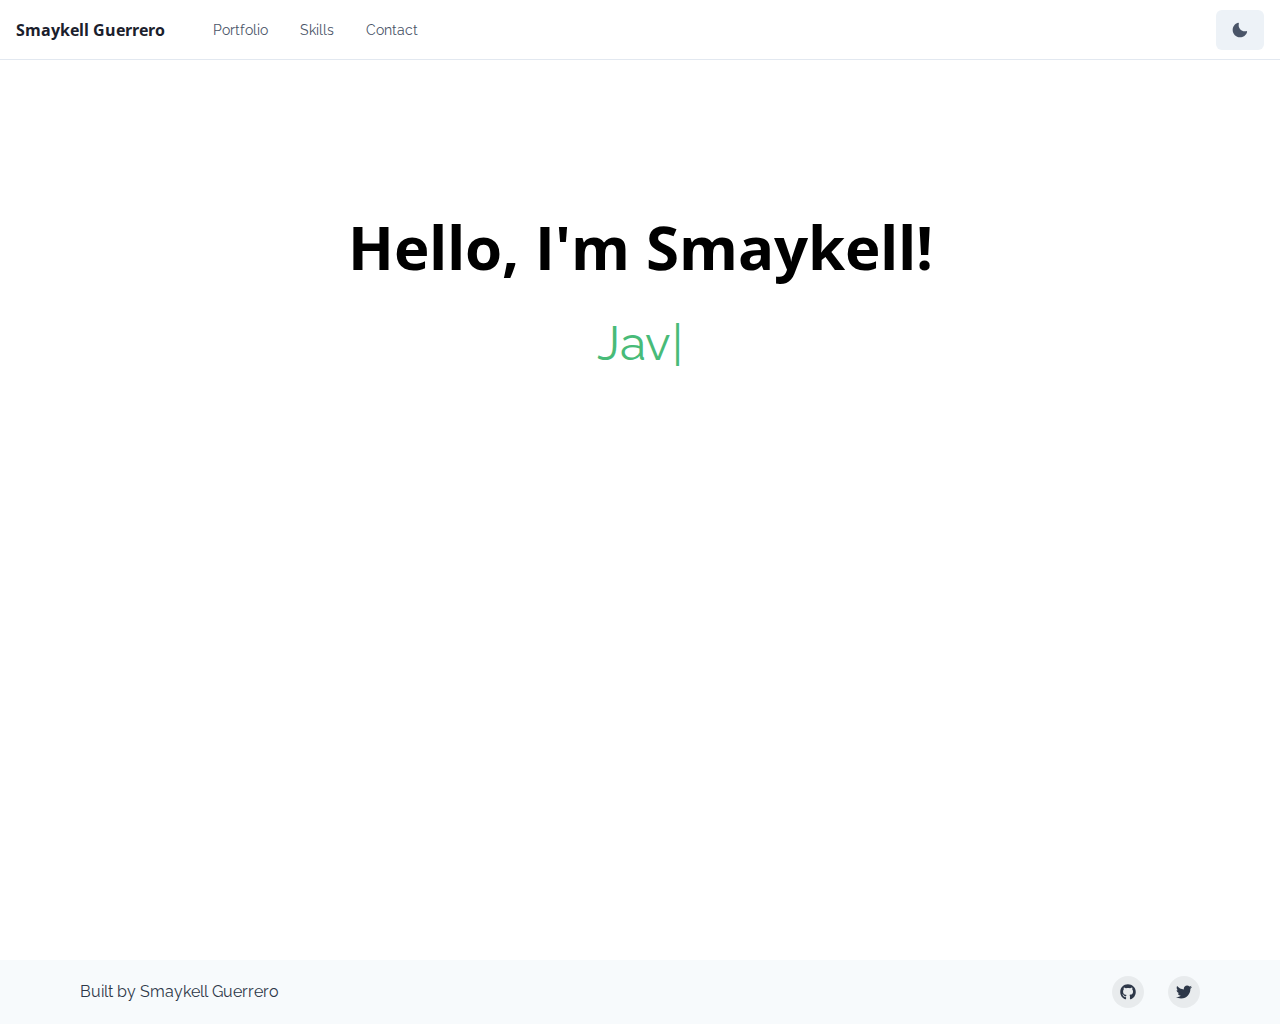
==== index.html @ b87a2f62 "update: Demo 01" ====
<!doctype html><html lang="en"><head><meta charset="utf-8"/><link rel="icon" href="/favicon.ico"/><meta name="viewport" content="width=device-width,initial-scale=1"/><meta name="theme-color" content="#000000"/><meta name="description" content="Web site created using create-react-app"/><link rel="apple-touch-icon" href="/logo192.png"/><link rel="manifest" href="/manifest.json"/><title>Smaykell Guerrero - Portfolio</title><script defer="defer" src="/static/js/main.7dd1b1b5.js"></script><link href="/static/css/main.90749434.css" rel="stylesheet"></head><body><noscript>You need to enable JavaScript to run this app.</noscript><div id="root"></div></body></html>
---- static/css/main.90749434.css ----
@font-face{font-display:swap;font-family:Raleway;font-style:normal;font-weight:400;src:url(/static/media/raleway-cyrillic-ext-400-normal.fb4e05231f89be643737.woff2) format("woff2"),url(/static/media/raleway-all-400-normal.8745d609142c140d7bdc.woff) format("woff");unicode-range:U+0460-052f,U+1c80-1c88,U+20b4,U+2de0-2dff,U+a640-a69f,U+fe2e-fe2f}@font-face{font-display:swap;font-family:Raleway;font-style:normal;font-weight:400;src:url(/static/media/raleway-cyrillic-400-normal.cb4f2846a9e6286936a1.woff2) format("woff2"),url(/static/media/raleway-all-400-normal.8745d609142c140d7bdc.woff) format("woff");unicode-range:U+0400-045f,U+0490-0491,U+04b0-04b1,U+2116}@font-face{font-display:swap;font-family:Raleway;font-style:normal;font-weight:400;src:url(/static/media/raleway-vietnamese-400-normal.8efa7e0a2615cd431d28.woff2) format("woff2"),url(/static/media/raleway-all-400-normal.8745d609142c140d7bdc.woff) format("woff");unicode-range:U+0102-0103,U+0110-0111,U+0128-0129,U+0168-0169,U+01a0-01a1,U+01af-01b0,U+1ea0-1ef9,U+20ab}@font-face{font-display:swap;font-family:Raleway;font-style:normal;font-weight:400;src:url(/static/media/raleway-latin-ext-400-normal.0d87da54ef6ba3feba64.woff2) format("woff2"),url(/static/media/raleway-all-400-normal.8745d609142c140d7bdc.woff) format("woff");unicode-range:U+0100-024f,U+0259,U+1e??,U+2020,U+20a0-20ab,U+20ad-20cf,U+2113,U+2c60-2c7f,U+a720-a7ff}@font-face{font-display:swap;font-family:Raleway;font-style:normal;font-weight:400;src:url(/static/media/raleway-latin-400-normal.d0033942a11996c40380.woff2) format("woff2"),url(/static/media/raleway-all-400-normal.8745d609142c140d7bdc.woff) format("woff");unicode-range:U+00??,U+0131,U+0152-0153,U+02bb-02bc,U+02c6,U+02da,U+02dc,U+2000-206f,U+2074,U+20ac,U+2122,U+2191,U+2193,U+2212,U+2215,U+feff,U+fffd}@font-face{font-display:swap;font-family:Open Sans;font-style:normal;font-weight:700;src:url(/static/media/open-sans-cyrillic-ext-700-normal.3c59ade8b77934a45b30.woff2) format("woff2"),url(/static/media/open-sans-all-700-normal.3499b9716301bd3c513c.woff) format("woff");unicode-range:U+0460-052f,U+1c80-1c88,U+20b4,U+2de0-2dff,U+a640-a69f,U+fe2e-fe2f}@font-face{font-display:swap;font-family:Open Sans;font-style:normal;font-weight:700;src:url(/static/media/open-sans-cyrillic-700-normal.1c275ed85d097d423a5a.woff2) format("woff2"),url(/static/media/open-sans-all-700-normal.3499b9716301bd3c513c.woff) format("woff");unicode-range:U+0400-045f,U+0490-0491,U+04b0-04b1,U+2116}@font-face{font-display:swap;font-family:Open Sans;font-style:normal;font-weight:700;src:url(/static/media/open-sans-greek-ext-700-normal.6ec764fe61947b88ec49.woff2) format("woff2"),url(/static/media/open-sans-all-700-normal.3499b9716301bd3c513c.woff) format("woff");unicode-range:U+1f??}@font-face{font-display:swap;font-family:Open Sans;font-style:normal;font-weight:700;src:url(/static/media/open-sans-greek-700-normal.8fe2fcd1cc0060a5abe8.woff2) format("woff2"),url(/static/media/open-sans-all-700-normal.3499b9716301bd3c513c.woff) format("woff");unicode-range:U+0370-03ff}@font-face{font-display:swap;font-family:Open Sans;font-style:normal;font-weight:700;src:url(/static/media/open-sans-hebrew-700-normal.87a0af0cdd297129379f.woff2) format("woff2"),url(/static/media/open-sans-all-700-normal.3499b9716301bd3c513c.woff) format("woff");unicode-range:U+0590-05ff,U+20aa,U+25cc,U+fb1d-fb4f}@font-face{font-display:swap;font-family:Open Sans;font-style:normal;font-weight:700;src:url(/static/media/open-sans-vietnamese-700-normal.f7029b9ddd8d28129255.woff2) format("woff2"),url(/static/media/open-sans-all-700-normal.3499b9716301bd3c513c.woff) format("woff");unicode-range:U+0102-0103,U+0110-0111,U+0128-0129,U+0168-0169,U+01a0-01a1,U+01af-01b0,U+1ea0-1ef9,U+20ab}@font-face{font-display:swap;font-family:Open Sans;font-style:normal;font-weight:700;src:url(/static/media/open-sans-latin-ext-700-normal.45e8e1ac313ddc44a973.woff2) format("woff2"),url(/static/media/open-sans-all-700-normal.3499b9716301bd3c513c.woff) format("woff");unicode-range:U+0100-024f,U+0259,U+1e??,U+2020,U+20a0-20ab,U+20ad-20cf,U+2113,U+2c60-2c7f,U+a720-a7ff}@font-face{font-display:swap;font-family:Open Sans;font-style:normal;font-weight:700;src:url(/static/media/open-sans-latin-700-normal.166dc5efb248e5752096.woff2) format("woff2"),url(/static/media/open-sans-all-700-normal.3499b9716301bd3c513c.woff) format("woff");unicode-range:U+00??,U+0131,U+0152-0153,U+02bb-02bc,U+02c6,U+02da,U+02dc,U+2000-206f,U+2074,U+20ac,U+2122,U+2191,U+2193,U+2212,U+2215,U+feff,U+fffd}
/*# sourceMappingURL=main.90749434.css.map*/
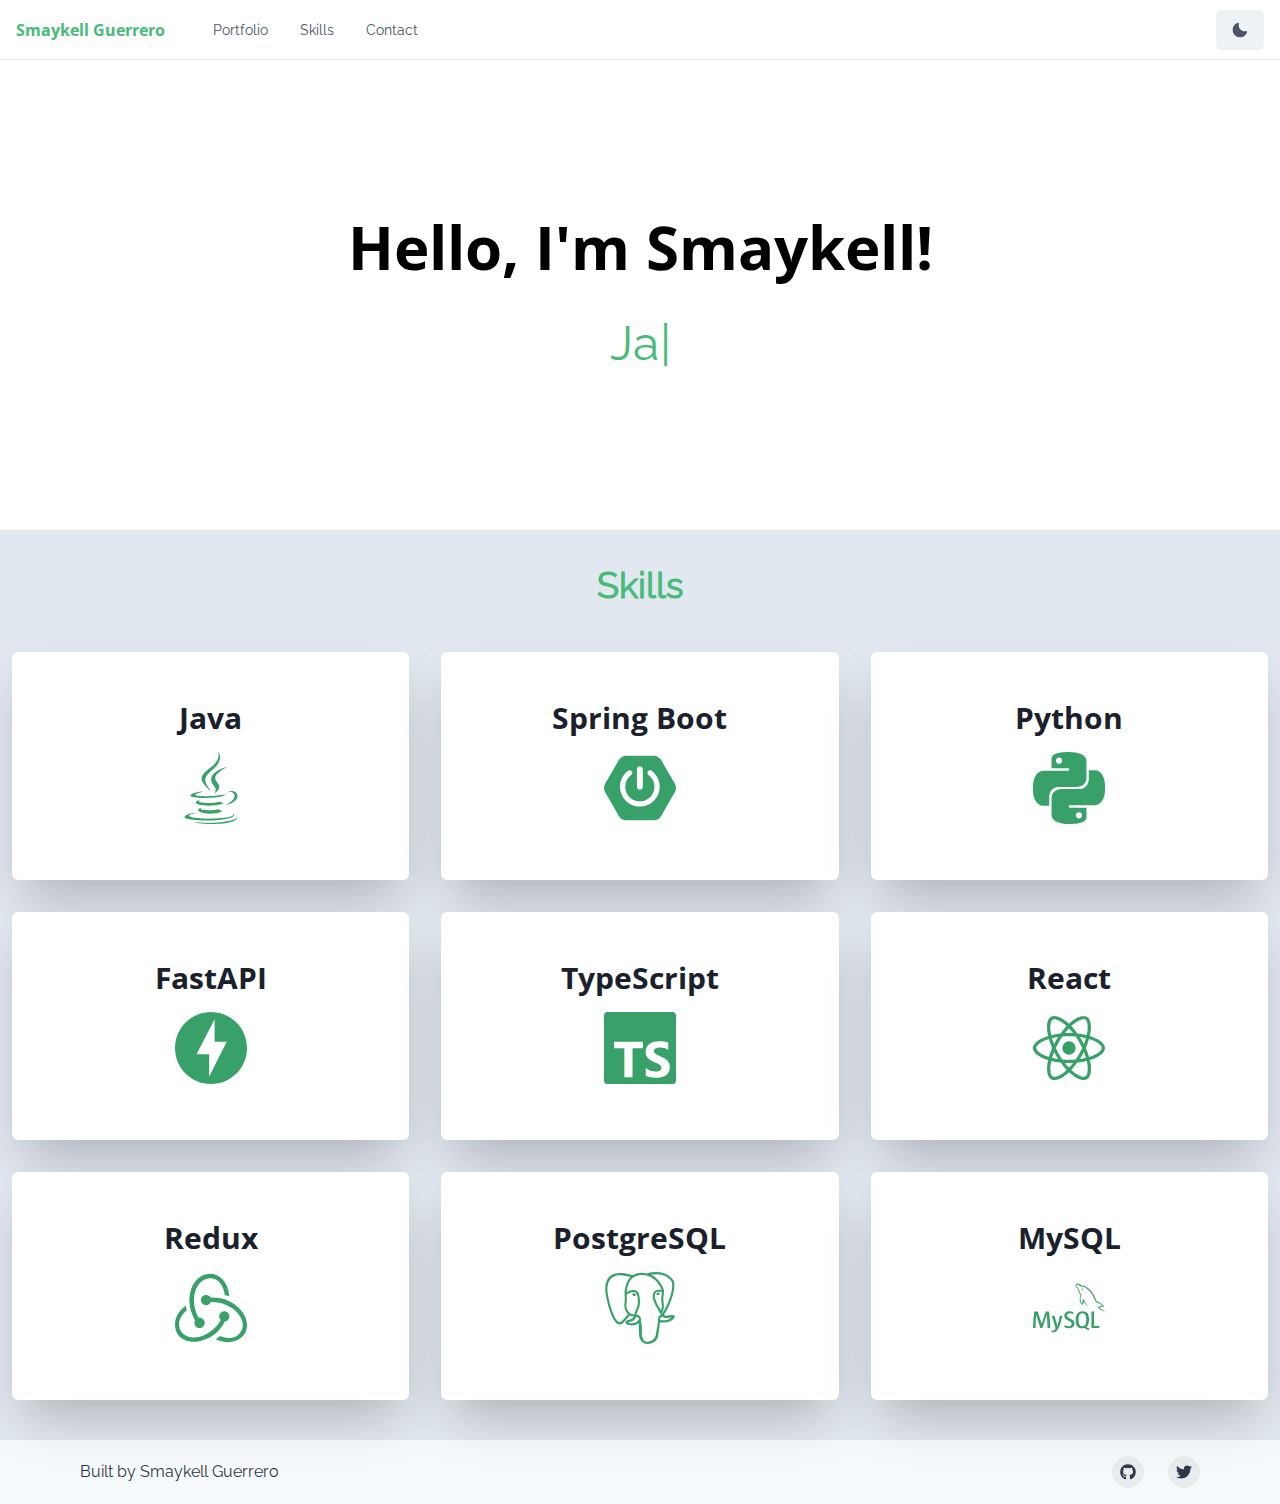
==== commit 211e5329: "update: Demo 02" ====
--- a/index.html
+++ b/index.html
@@ -1 +1 @@
-<!doctype html><html lang="en"><head><meta charset="utf-8"/><link rel="icon" href="/favicon.ico"/><meta name="viewport" content="width=device-width,initial-scale=1"/><meta name="theme-color" content="#000000"/><meta name="description" content="Web site created using create-react-app"/><link rel="apple-touch-icon" href="/logo192.png"/><link rel="manifest" href="/manifest.json"/><title>Smaykell Guerrero - Portfolio</title><script defer="defer" src="/static/js/main.7dd1b1b5.js"></script><link href="/static/css/main.90749434.css" rel="stylesheet"></head><body><noscript>You need to enable JavaScript to run this app.</noscript><div id="root"></div></body></html>+<!doctype html><html lang="en"><head><meta charset="utf-8"/><link rel="icon" href="/favicon.ico"/><meta name="viewport" content="width=device-width,initial-scale=1"/><meta name="theme-color" content="#000000"/><meta name="description" content="Web site created using create-react-app"/><link rel="apple-touch-icon" href="/logo192.png"/><link rel="manifest" href="/manifest.json"/><title>Smaykell Guerrero</title><script defer="defer" src="/static/js/main.1a292daa.js"></script><link href="/static/css/main.90749434.css" rel="stylesheet"></head><body><noscript>You need to enable JavaScript to run this app.</noscript><div id="root"></div></body></html>